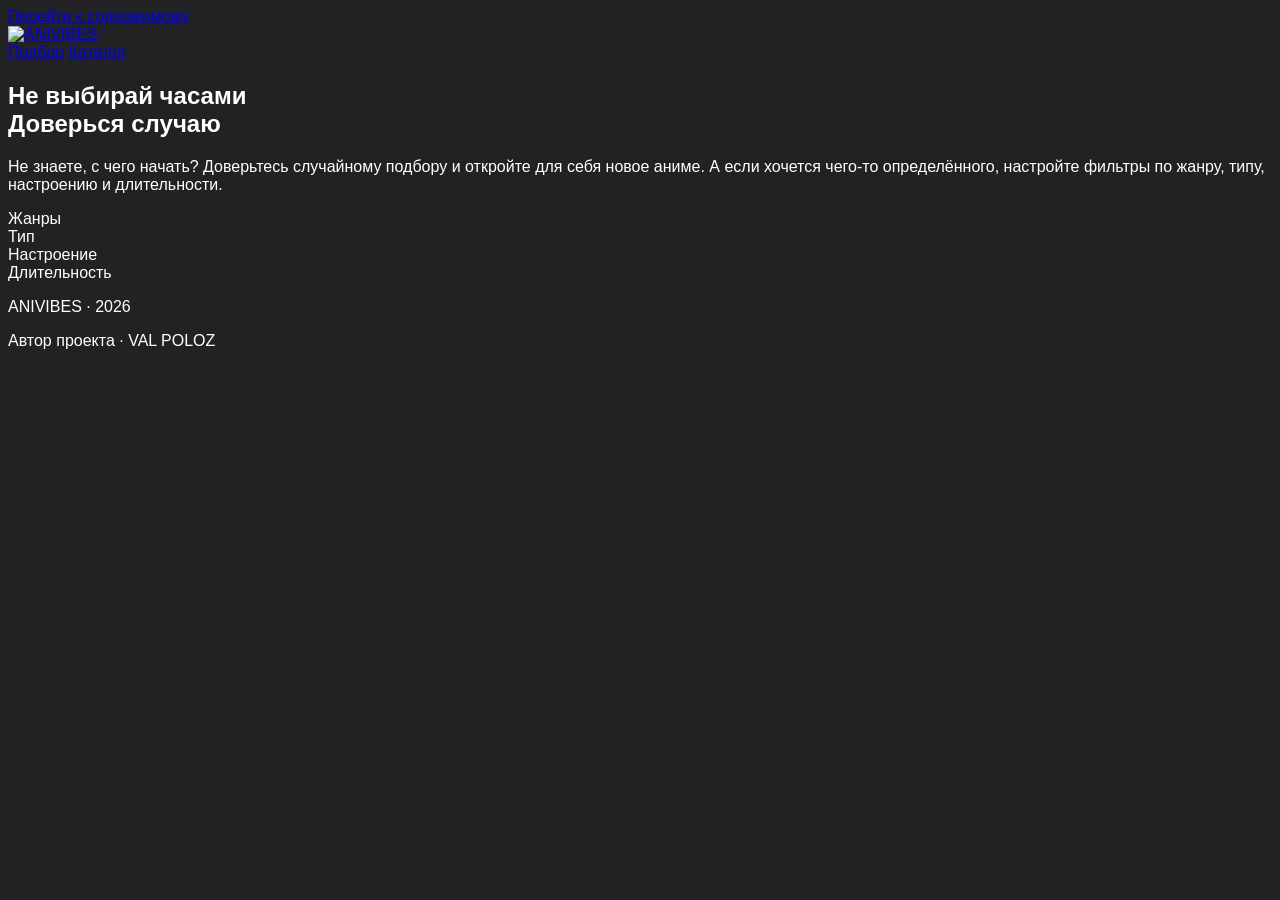
==== index.html @ 0f49166e "HTML каркас" ====
<!DOCTYPE html>
<html lang="ru">
<head>
  <meta charset="UTF-8">
  <meta name="viewport" content="width=device-width, initial-scale=1">
  <title>ANIVIBES — аниме на вечер</title>
  <meta name="description"
    content="Рандомайзер подбора аниме для тех, кому сложно определиться."/>
  <link rel="stylesheet" href="css/style.css" />
  <script src="js/script.js" defer></script>
</head>
</head>
<body>
  <a class="skip-link" href="#main-content">Перейти к содержимому</a>

  <header class="site-header container glass">
    <a class="brand" href="index.html" aria-label="ANIVIBES — главная">
      <img src="assets/images/logo.svg" alt="ANIVIBES" width="2012" height="475">
    </a>

    <!-- Форма поиска с подсказками -->
    <div class="header-search-placeholder" aria-hidden="true"></div>

    <nav class="site-nav" aria-label="Основная навигация">
      <a href="index.html" aria-current="page">Подбор</a>
      <a href="catalog.html">Каталог</a>
    </nav>
  </header>

  <main id="main-content" class="container">
    <div class="home-overview">
      <section class="home-hero" aria-labelledby="home-title">
        <h1 id="home-title">Не выбирай часами<br><span class="headline-accent">Доверься случаю</span></h1>
        <p>Не знаете, с чего начать? Доверьтесь случайному подбору и откройте для себя новое аниме. А если хочется чего-то определённого, настройте фильтры по жанру, типу, настроению и длительности.</p>
      </section>

      <!-- Заготовка карточки рекомендации -->
      <section class="recommendation glass" aria-label="Место для рекомендации аниме">
        <div class="poster-placeholder" aria-hidden="true"></div>
        <div class="placeholder-copy" aria-hidden="true">
          <div class="skeleton-line skeleton-line--title"></div>
          <div class="skeleton-line"></div>
          <div class="skeleton-line skeleton-line--short"></div>
          <div class="skeleton-line skeleton-line--tag"></div>
          <div class="placeholder-button"></div>
        </div>
      </section>
    </div>

    <!-- Сетки фильтров -->
    <section class="filter-panel glass" aria-label="Место для фильтров">
      <div class="filter-placeholder"><span>Жанры</span><div class="placeholder-control" aria-hidden="true"></div></div>
      <div class="filter-placeholder"><span>Тип</span><div class="placeholder-control" aria-hidden="true"></div></div>
      <div class="filter-placeholder"><span>Настроение</span><div class="placeholder-control" aria-hidden="true"></div></div>
      <div class="filter-placeholder"><span>Длительность</span><div class="placeholder-control" aria-hidden="true"></div></div>
    </section>
  </main>

  <footer class="site-footer container">
    <p>ANIVIBES · <span id="current-year">2026</span></p>
    <p>Автор проекта · <span id="current-name">VAL POLOZ</span></p>
  </footer>
</body>
</html>
---- css/style.css ----
body {
  background-color: #222224;
  color: #ffffff;
  font-family: Montserrat, sans-serif;
}
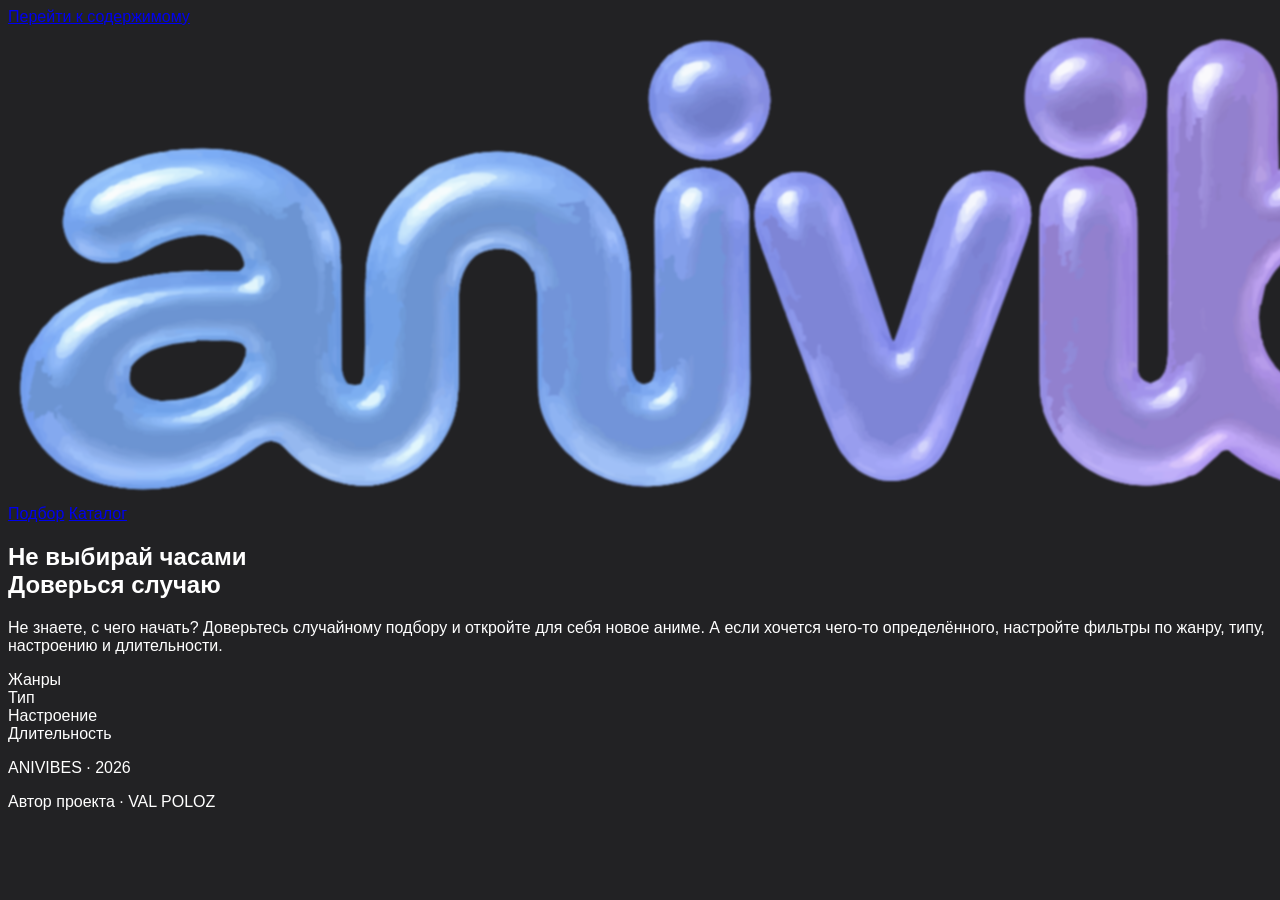
==== commit 3d893cac: "Правки" ====
--- a/index.html
+++ b/index.html
@@ -58,7 +58,7 @@
 
   <footer class="site-footer container">
     <p>ANIVIBES · <span id="current-year">2026</span></p>
-    <p>Автор проекта · <span id="current-name">VAL POLOZ</span></p>
+    <p>Автор проекта · VAL POLOZ</span></p>
   </footer>
 </body>
 </html>
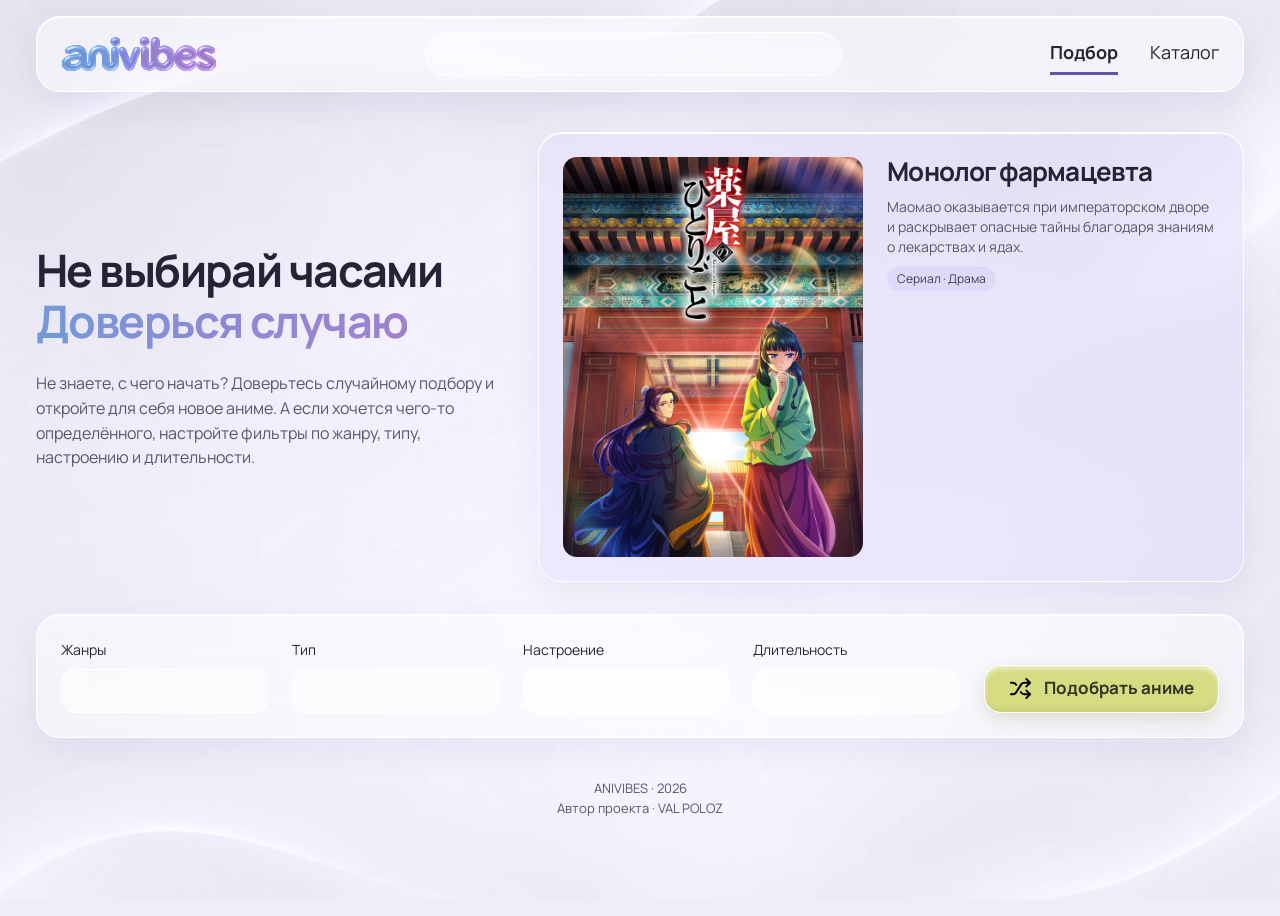
==== commit 8280bf96: "Обновления" ====
--- a/index.html
+++ b/index.html
@@ -9,10 +9,10 @@
   <link rel="stylesheet" href="css/style.css" />
   <script src="js/script.js" defer></script>
 </head>
-</head>
 <body>
   <a class="skip-link" href="#main-content">Перейти к содержимому</a>
 
+    <!-- Шапка -->
   <header class="site-header container glass">
     <a class="brand" href="index.html" aria-label="ANIVIBES — главная">
       <img src="assets/images/logo.svg" alt="ANIVIBES" width="2012" height="475">
@@ -20,45 +20,50 @@
 
     <!-- Форма поиска с подсказками -->
     <div class="header-search-placeholder" aria-hidden="true"></div>
-
     <nav class="site-nav" aria-label="Основная навигация">
       <a href="index.html" aria-current="page">Подбор</a>
       <a href="catalog.html">Каталог</a>
     </nav>
   </header>
 
-  <main id="main-content" class="container">
-    <div class="home-overview">
-      <section class="home-hero" aria-labelledby="home-title">
-        <h1 id="home-title">Не выбирай часами<br><span class="headline-accent">Доверься случаю</span></h1>
-        <p>Не знаете, с чего начать? Доверьтесь случайному подбору и откройте для себя новое аниме. А если хочется чего-то определённого, настройте фильтры по жанру, типу, настроению и длительности.</p>
-      </section>
+    <!-- Заголовок страницы -->
+    <main id="main-content" class="container">
+      <div class="home-overview">
+        <section class="home-hero" aria-labelledby="home-title">
+          <h1 id="home-title">Не выбирай часами<br><span class="headline-accent">Доверься случаю</span></h1>
+          <p>Не знаете, с чего начать? Доверьтесь случайному подбору и откройте для себя новое аниме. А если хочется чего-то определённого, настройте фильтры по жанру, типу, настроению и длительности.</p>
+        </section>
 
-      <!-- Заготовка карточки рекомендации -->
-      <section class="recommendation glass" aria-label="Место для рекомендации аниме">
-        <div class="poster-placeholder" aria-hidden="true"></div>
-        <div class="placeholder-copy" aria-hidden="true">
-          <div class="skeleton-line skeleton-line--title"></div>
-          <div class="skeleton-line"></div>
-          <div class="skeleton-line skeleton-line--short"></div>
-          <div class="skeleton-line skeleton-line--tag"></div>
-          <div class="placeholder-button"></div>
+      <!-- Карточка рекомендации -->
+      <article id="featured-anime" class="recommendation glass" aria-labelledby="featured-title">
+        <img id="featured-poster" class="recommendation-poster"
+          src="assets/images/posters/The-apothecary-diaries.jpeg"
+          alt="Обложка аниме «Монолог фармацевта»" width="300" height="400">
+        <div class="recommendation-copy">
+          <h2 id="featured-title">Монолог фармацевта</h2>
+          <p id="anime-description">Маомао оказывается при императорском дворе и раскрывает опасные тайны благодаря знаниям о лекарствах и ядах.</p>
+          <p id="featured-meta" class="recommendation-meta">Сериал · Драма</p>
         </div>
-      </section>
+      </article>
     </div>
 
-    <!-- Сетки фильтров -->
-    <section class="filter-panel glass" aria-label="Место для фильтров">
+    <!-- Фильтры и кнопка -->
+    <section class="filter-panel glass" aria-label="Подбор аниме">
       <div class="filter-placeholder"><span>Жанры</span><div class="placeholder-control" aria-hidden="true"></div></div>
       <div class="filter-placeholder"><span>Тип</span><div class="placeholder-control" aria-hidden="true"></div></div>
       <div class="filter-placeholder"><span>Настроение</span><div class="placeholder-control" aria-hidden="true"></div></div>
       <div class="filter-placeholder"><span>Длительность</span><div class="placeholder-control" aria-hidden="true"></div></div>
+      <button id="random-button" class="button button--primary" type="button">
+        <img src="assets/icons/shuffle.svg" alt="" width="23" height="23">
+        Подобрать аниме
+      </button>
     </section>
   </main>
 
+    <!-- Подвал -->
   <footer class="site-footer container">
     <p>ANIVIBES · <span id="current-year">2026</span></p>
-    <p>Автор проекта · VAL POLOZ</span></p>
+    <p>Автор проекта · VAL POLOZ</p>
   </footer>
 </body>
 </html>
--- a/css/style.css
+++ b/css/style.css
@@ -1,5 +1,490 @@
+@font-face {
+  font-family: "Manrope";
+  src: url("../assets/fonts/manrope-400.ttf") format("truetype");
+  font-weight: 400;
+  font-display: swap;
+}
+
+@font-face {
+  font-family: "Manrope";
+  src: url("../assets/fonts/manrope-700.ttf") format("truetype");
+  font-weight: 700;
+  font-display: swap;
+}
+
+:root {
+  --text: #252434;
+  --muted: #57566d;
+  --accent: #6252a8;
+  --lavender: #c6c2f2;
+  --lime: #d6dc82;
+  --surface: rgba(255, 255, 255, 0.48);
+  --radius: 24px;
+}
+
+* { box-sizing: border-box; }
 body {
-  background-color: #222224;
-  color: #ffffff;
-  font-family: Montserrat, sans-serif;
-}+  margin: 0;
+  min-height: 100vh;
+  font: 400 16px/1.55 "Manrope", sans-serif;
+  color: var(--text);
+  background: #efedf9 url("../assets/images/pearl-background.webp") center top / cover fixed;
+  background-blend-mode: luminosity;
+}
+
+h1, h2, p { 
+  margin: 0; 
+}
+
+h1, h2 { 
+  font-weight: 700; line-height: 1.15; letter-spacing: -0.035em;
+}
+
+h2 { 
+  font-size: 26px; 
+}
+
+a { 
+  color: inherit; text-decoration: none; 
+}
+
+img { 
+  display: block; max-width: 100%; height: auto; 
+}
+
+:focus-visible { 
+  outline: 3px solid var(--accent); outline-offset: 5px; 
+}
+
+.container {
+  width: calc(100% - 72px);
+  max-width: 1280px;
+  margin-inline: auto;
+}
+
+.glass {
+  background: var(--surface);
+  border: 1px solid rgba(255, 255, 255, 0.92);
+  border-radius: var(--radius);
+  box-shadow: inset 0 1px 1px white, 0 12px 32px rgba(74, 62, 123, 0.075);
+  backdrop-filter: blur(22px);
+}
+
+.visually-hidden {
+  position: absolute;
+  width: 1px;
+  height: 1px;
+  overflow: hidden;
+  clip-path: inset(50%);
+  white-space: nowrap;
+}
+
+.skip-link { 
+  position: absolute; 
+  top: -100px; 
+  left: 16px; 
+}
+.skip-link:focus { 
+  top: 16px; 
+  z-index: 10; 
+  padding: 12px; 
+  background: white; 
+}
+
+.site-header {
+  display: flex;
+  align-items: center;
+  justify-content: space-between;
+  gap: 24px;
+  min-height: 76px;
+  margin-top: 16px;
+  padding: 12px 24px;
+}
+
+.brand { 
+  flex-shrink: 0; 
+  width: 156px; 
+}
+
+/* Навигация */
+.site-nav { 
+  display: flex; 
+  flex-shrink: 0; 
+  gap: 32px; 
+  font-size: 18px; 
+
+}
+.site-nav a { 
+  padding: 6px 0; 
+  border-bottom: 3px solid transparent; 
+}
+
+.site-nav a:hover { 
+  color: var(--accent); 
+}
+
+.site-nav a[aria-current="page"] { 
+  border-color: var(--accent); 
+  font-weight: 700; 
+}
+
+.header-search-placeholder {
+  width: 36%;
+  height: 44px;
+  border: 1px solid white;
+  border-radius: 24px;
+  background: rgba(255, 255, 255, 0.4);
+}
+
+/* Главная */
+.home-overview {
+  display: grid;
+  grid-template-columns: minmax(0, 0.8fr) minmax(0, 1.2fr);
+  align-items: center;
+  gap: 32px;
+  margin-block: 40px 32px;
+}
+
+.home-hero h1 { 
+  font-size: clamp(36px, 3.5vw, 50px); 
+}
+
+.home-hero p { 
+  margin-top: 24px; color: var(--muted); 
+}
+
+.headline-accent { 
+  color: #729ad7; 
+}
+
+@supports (background-clip: text) {
+  .headline-accent {
+    background: linear-gradient(100deg, #729ad7, #8d8ad5 48%, #a081ce);
+    background-clip: text;
+    color: transparent;
+  }
+}
+
+.recommendation {
+  display: grid;
+  grid-template-columns: minmax(0, 300px) minmax(0, 1fr);
+  align-items: stretch;
+  gap: 24px;
+  padding: 24px;
+}
+
+.filter-panel {
+  display: grid;
+  grid-template-columns: repeat(4, minmax(0, 1fr)) auto;
+  align-items: end;
+  gap: 24px;
+  padding: 24px;
+}
+
+.filter-placeholder span { 
+  display: block; 
+  margin-bottom: 8px; 
+  font-size: 14px; 
+}
+
+.placeholder-control { 
+  height: 44px; 
+  border: 1px solid white; 
+  border-radius: 14px; 
+  background: rgba(255, 255, 255, 0.5); 
+}
+
+/* Карточка: размеры и цвета */
+.recommendation { background: rgba(217, 210, 248, 0.33); 
+}
+
+.recommendation[hidden] { 
+  display: none; 
+}
+
+.recommendation-poster { 
+  width: 100%; aspect-ratio: 3 / 4; 
+  object-fit: cover; 
+  border-radius: 14px; 
+}
+
+.recommendation-copy { 
+  display: flex; 
+  flex-direction: column; 
+  gap: 10px; 
+  min-width: 0; 
+  min-height: 400px; 
+}
+
+.recommendation-copy > p { 
+  color: var(--muted); 
+  font-size: 14px; 
+  line-height: 20px; 
+}
+
+.recommendation-copy .recommendation-meta { 
+  align-self: flex-start; 
+  padding: 2px 10px; 
+  border-radius: 24px; 
+  background: rgba(198, 194, 242, 0.32); 
+  color: #433c63; 
+  font-size: 12px; 
+}
+
+.selection-panel { 
+  display: flex; 
+  justify-content: flex-end; 
+  padding: 24px; 
+}
+
+.button { 
+  display: inline-flex; 
+  align-items: center; 
+  justify-content: center; 
+  gap: 12px; 
+  min-height: 48px; 
+  padding: 10px 24px; 
+  border-radius: 17px; 
+  font: 700 17px/1.35 "Manrope", sans-serif; 
+  cursor: pointer; 
+}
+
+.button--primary { 
+  color: #30351f; 
+  background: var(--lime); 
+  border: 1px solid rgba(255,255,255,.95); 
+  box-shadow: inset 0 3px 5px rgba(255,255,255,.65),inset 0 -3px 5px rgba(123,136,52,.16),0 7px 18px rgba(120,132,51,.2); 
+}
+
+.button--primary:hover { 
+  background: #e1e69a; 
+}
+
+.button:disabled { 
+  opacity: 0.6;
+  cursor: default; 
+}
+
+.selection-status { 
+  min-height: 24px; 
+  margin-top: 12px; 
+  color: var(--muted); 
+  font-size: 14px; 
+}
+
+
+/* Контент */
+.poster-placeholder {
+  width: 100%;
+  aspect-ratio: 3 / 4;
+  border-radius: 16px;
+  background: linear-gradient(145deg, rgba(198, 194, 242, 0.55), rgba(255, 255, 255, 0.55));
+}
+
+.placeholder-copy { 
+  display: flex; 
+  flex-direction: column; 
+  gap: 16px; 
+  min-width: 0; 
+  padding-block: 8px; 
+}
+
+.skeleton-line { 
+  height: 14px; 
+  border-radius: 8px; 
+  background: rgba(198, 194, 242, 0.4); 
+}
+
+.skeleton-line--title { 
+  height: 28px; width: 85%; 
+}
+
+.skeleton-line--short { 
+  width: 70%; 
+}
+
+.skeleton-line--tag { 
+  width: 50%; 
+  height: 24px; 
+}
+
+.placeholder-button { 
+  height: 44px; 
+  margin-top: auto; 
+  border-radius: 14px; 
+  background: rgba(214, 220, 130, 0.55); 
+}
+
+/* Каталог и страница аниме */
+.inner-page { 
+  margin-top: 40px; 
+}
+
+.page-title { 
+  margin-bottom: 24px; 
+  font-size: 40px; 
+}
+
+.catalog-grid { 
+  display: grid; 
+  grid-template-columns: repeat(2, minmax(0, 1fr)); 
+  gap: 24px; 
+  margin-top: 24px; 
+}
+
+.catalog-placeholder { 
+  display: grid; 
+  grid-template-columns: minmax(0, 200px) minmax(0, 1fr); 
+  gap: 24px; 
+  padding: 16px; 
+}
+
+.back-link { 
+  display: inline-block; 
+  margin-bottom: 24px; 
+  color: var(--accent); 
+}
+
+.anime-details { 
+  display: grid; 
+  grid-template-columns: 300px minmax(0, 1fr); 
+  gap: 32px; 
+  padding: 32px; 
+}
+
+.anime-details .placeholder-copy { 
+  max-width: 640px; 
+}
+
+.parts-section { 
+  margin-top: 24px; 
+  padding: 24px; 
+}
+
+.parts-section h2 { 
+  margin-bottom: 20px; 
+}
+
+.part-placeholder { 
+  margin-top: 12px; 
+  padding: 16px; 
+  border: 1px solid white; 
+  border-radius: 16px; 
+  background: rgba(198, 194, 242, 0.14); 
+}
+
+.related-section { 
+  margin-top: 40px; 
+}
+
+.related-grid { 
+  display: grid; 
+  grid-template-columns: repeat(4, minmax(0, 1fr)); 
+  gap: 24px; 
+  margin-top: 24px; 
+}
+
+.related-placeholder { 
+  padding: 16px; 
+}
+
+.related-placeholder .skeleton-line { 
+  margin-top: 16px; 
+}
+
+.site-footer { 
+  margin-top: 40px; 
+  padding-bottom: 24px; 
+  text-align: center; 
+  color: var(--muted); 
+  font-size: 13px; 
+}
+
+/* Адаптация */
+@media (max-width: 1100px) {
+  .home-overview { 
+    grid-template-columns: 1fr; 
+  }
+
+  .recommendation { 
+    width: 100%; 
+    max-width: 800px; 
+    justify-self: center; 
+  }
+
+  .catalog-grid { 
+    grid-template-columns: 1fr; 
+  }
+}
+
+@media (max-width: 700px) {
+  .container { 
+    width: calc(100% - 32px); 
+  }
+
+  .site-header { 
+    flex-wrap: wrap; 
+    gap: 16px; 
+    padding: 16px; 
+  }
+
+  .brand { 
+    width: 108px; 
+  }
+
+  .site-nav { 
+    gap: 16px; 
+    font-size: 14px; 
+  }
+
+  .header-search-placeholder { 
+    order: 1; 
+    width: 100%; 
+  }
+
+  .home-overview { 
+    margin-block: 24px; 
+    gap: 24px;
+  }
+
+  .home-hero h1 { 
+    font-size: clamp(28px, 8vw, 38px); 
+  }
+
+  .recommendation, .catalog-placeholder, .anime-details { 
+    grid-template-columns: 1fr; 
+    padding: 16px; 
+    gap: 20px; 
+  }
+
+  .poster-placeholder { 
+    max-width: 240px; 
+    justify-self: center; 
+  }
+
+  .placeholder-copy { 
+    min-height: 160px; 
+  }
+
+  .filter-panel { grid-template-columns: repeat(2, minmax(0, 1fr)); 
+    gap: 16px; 
+    padding: 16px; 
+  }
+
+  .inner-page { 
+    margin-top: 24px; 
+  }
+
+  .page-title { 
+    font-size: 32px;
+   }
+
+  .parts-section { 
+    padding: 16px; 
+  }
+
+  .related-grid { 
+    grid-template-columns: repeat(2, minmax(0, 1fr)); 
+    gap: 16px; 
+  }
+}
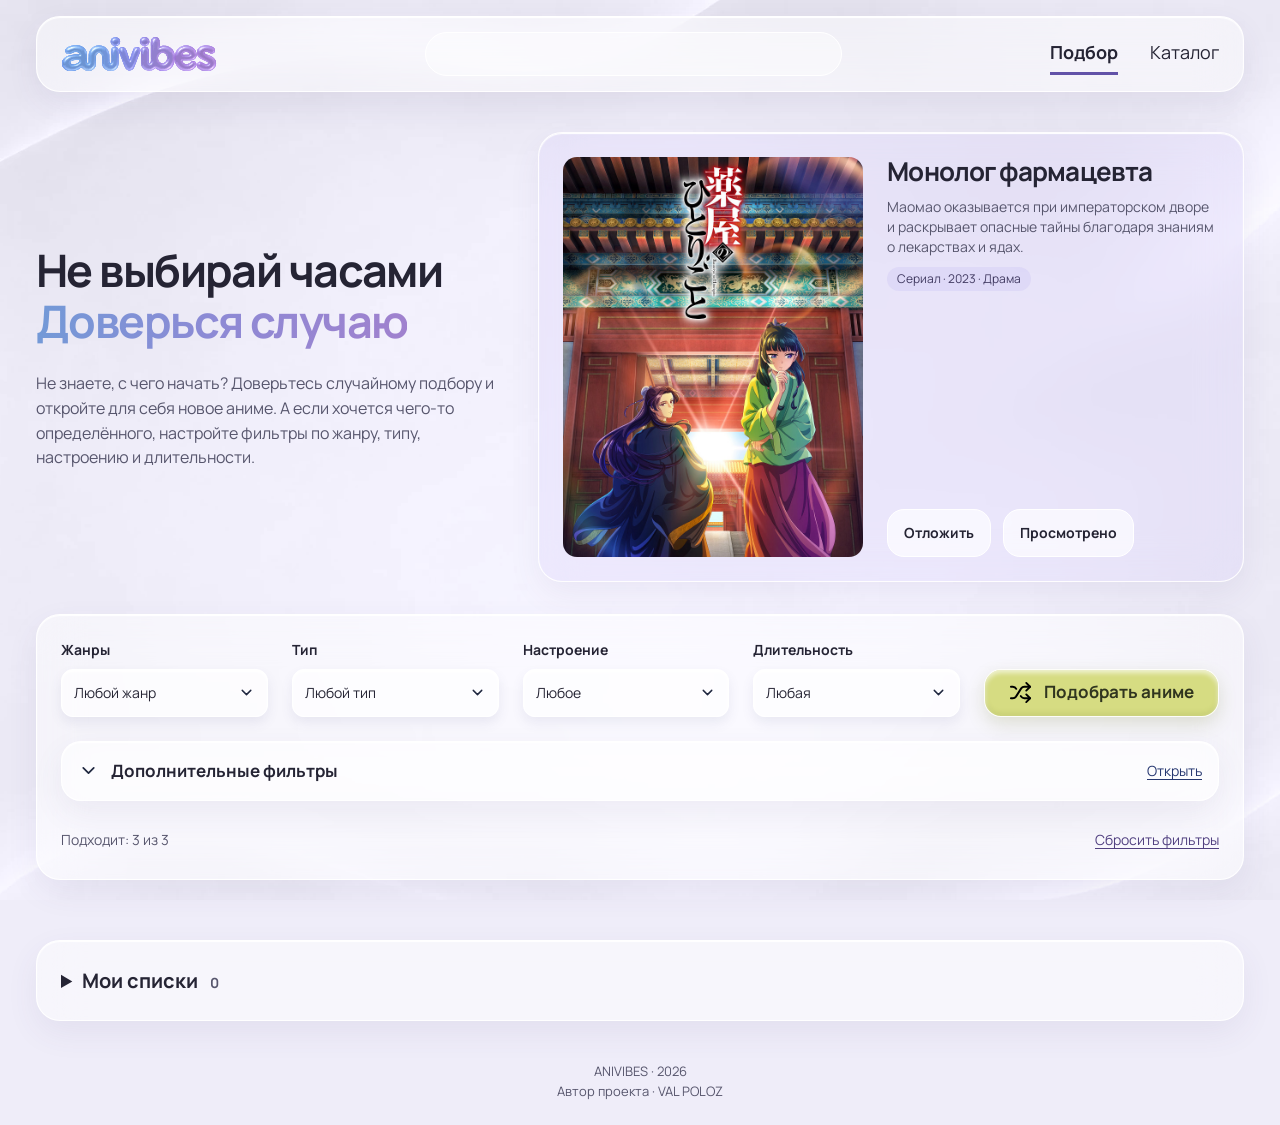
==== commit 32204a80: "Обновления" ====
--- a/index.html
+++ b/index.html
@@ -7,6 +7,8 @@
   <meta name="description"
     content="Рандомайзер подбора аниме для тех, кому сложно определиться."/>
   <link rel="stylesheet" href="css/style.css" />
+  <script src="js/anime-data.js" defer></script>
+  <script src="js/storage.js" defer></script>
   <script src="js/script.js" defer></script>
 </head>
 <body>
@@ -43,21 +45,67 @@
           <h2 id="featured-title">Монолог фармацевта</h2>
           <p id="anime-description">Маомао оказывается при императорском дворе и раскрывает опасные тайны благодаря знаниям о лекарствах и ядах.</p>
           <p id="featured-meta" class="recommendation-meta">Сериал · Драма</p>
+          <div class="recommendation-actions">
+            <button id="save-anime" class="button button--outline" type="button" aria-pressed="false">Отложить</button>
+            <button id="watch-anime" class="button button--outline" type="button" aria-pressed="false">Просмотрено</button>
+          </div>
         </div>
       </article>
+      <section id="selection-empty" class="selection-empty glass" hidden aria-labelledby="empty-title">
+        <h2 id="empty-title">Ничего не нашлось</h2>
+        <p>Попробуйте убрать один из фильтров или сбросить условия.</p>
+        <p>Просмотренные аниме не участвуют в подборе. Вернуть их можно в списке ниже.</p>
+        <button class="button button--outline" type="button" id="reset-empty">Сбросить условия</button>
+      </section>
     </div>
 
     <!-- Фильтры и кнопка -->
-    <section class="filter-panel glass" aria-label="Подбор аниме">
-      <div class="filter-placeholder"><span>Жанры</span><div class="placeholder-control" aria-hidden="true"></div></div>
-      <div class="filter-placeholder"><span>Тип</span><div class="placeholder-control" aria-hidden="true"></div></div>
-      <div class="filter-placeholder"><span>Настроение</span><div class="placeholder-control" aria-hidden="true"></div></div>
-      <div class="filter-placeholder"><span>Длительность</span><div class="placeholder-control" aria-hidden="true"></div></div>
+    <section id="selection-form" class="selection-panel filter-panel glass" aria-label="Подбор аниме">
+      <label class="filter"><span>Жанры</span><select name="genre"><option value="">Любой жанр</option></select></label>
+      <label class="filter"><span>Тип</span><select name="type"><option value="">Любой тип</option></select></label>
+      <label class="filter"><span>Настроение</span><select name="mood"><option value="">Любое</option></select></label>
+      <label class="filter"><span>Длительность</span><select name="duration"><option value="">Любая</option></select></label>
       <button id="random-button" class="button button--primary" type="button">
         <img src="assets/icons/shuffle.svg" alt="" width="23" height="23">
         Подобрать аниме
       </button>
+      <details class="advanced-filters glass">
+        <summary>
+          <img class="disclosure-chevron" src="assets/icons/chevron-down.svg" alt="" width="21" height="21">
+          <span>Дополнительные фильтры</span>
+          <span class="disclosure-action"><span class="when-closed">Открыть</span><span class="when-open">Свернуть</span></span>
+        </summary>
+        <div class="advanced-filters__grid">
+          <label class="filter"><span>Тематика</span><select name="theme"><option value="">Любая тематика</option></select></label>
+          <label class="filter"><span>Производство</span><select name="production"><option value="">Любое производство</option></select></label>
+          <label class="filter"><span>Год выхода</span><select name="era"><option value="">Любой период</option></select></label>
+          <label class="filter"><span>Форматы в истории</span><select name="composition"><option value="">Все форматы</option></select></label>
+          <label class="filter"><span>Статус</span><select name="partState"><option value="">Любой статус</option></select></label>
+        </div>
+      </details>
+      <div class="selection-tools">
+        <p id="match-count" role="status" aria-live="polite"></p>
+        <button class="text-button" type="button">Сбросить фильтры</button>
+      </div>
     </section>
+    <p id="selection-status" class="selection-status" role="status" aria-live="polite" aria-atomic="true"></p>
+    
+    <details class="saved-lists glass">
+      <summary>Мои списки <span id="library-count">0</span></summary>
+      <p id="storage-status" class="selection-status" role="status"></p>
+      <div class="saved-lists__grid">
+        <section aria-labelledby="saved-title">
+          <h2 id="saved-title">Отложенное</h2>
+          <p id="saved-empty">Здесь пока пусто.</p>
+          <ul id="saved-list"></ul>
+        </section>
+        <section aria-labelledby="watched-title">
+          <h2 id="watched-title">Просмотрено</h2>
+          <p id="watched-empty">Здесь пока пусто.</p>
+          <ul id="watched-list"></ul>
+        </section>
+      </div>
+    </details>
   </main>
 
     <!-- Подвал -->
--- a/css/style.css
+++ b/css/style.css
@@ -232,9 +232,161 @@
 }
 
 .selection-panel { 
+  grid-template-columns: repeat(4, minmax(0, 1fr)) auto; 
+  align-items: end; 
+}
+
+.filter { 
   display: flex; 
-  justify-content: flex-end; 
-  padding: 24px; 
+  flex-direction: column; 
+  gap: 8px; 
+  min-width: 0; 
+}
+
+.filter > span { 
+  font-size: 14px; 
+  font-weight: 700; 
+}
+
+.filter select { 
+  appearance: none; 
+  width: 100%; 
+  min-width: 0; 
+  height: 48px; 
+  padding: 0 34px 0 12px; 
+  border: 1px solid white; 
+  border-radius: 12px; 
+  background: rgba(255,255,255,.65) url('../assets/icons/chevron-down.svg') no-repeat right 12px center / 17px; 
+  box-shadow: inset 0 2px 2px white, 0 6px 12px rgba(87,84,142,.1); 
+  font: inherit; 
+  font-size: 14px; 
+  color: var(--text); 
+  text-overflow: ellipsis; 
+}
+
+.filter select:hover { 
+  background-color: rgba(255,255,255,.85); 
+}
+
+.filter select option { 
+  background: #faf9fd; 
+  color: #252333; 
+}
+
+.filter select:focus-visible, 
+.advanced-filters summary:focus-visible, 
+.button:focus-visible, 
+.text-button:focus-visible { 
+  outline: 3px solid #7661b3; 
+  outline-offset: 4px; 
+}
+
+.advanced-filters { 
+  grid-column: 1 / -1; 
+  border-radius: 20px; 
+}
+
+.advanced-filters summary { 
+  display: flex; 
+  align-items: center; 
+  gap: 12px; 
+  min-height: 56px; 
+  padding: 16px; 
+  list-style: none; 
+  font-size: 17px; 
+  font-weight: 700; 
+  cursor: pointer; 
+  border-radius: 20px; 
+}
+
+.advanced-filters summary::-webkit-details-marker { 
+  display: none; 
+}
+
+.disclosure-chevron { 
+  flex-shrink: 0; 
+  transition: transform .2s; }
+
+.advanced-filters[open] .disclosure-chevron { 
+  transform: rotate(180deg); 
+}
+
+.disclosure-action { 
+  margin-left: auto; 
+  font-size: 14px; 
+  font-weight: 400; 
+  color: #263770; 
+  text-decoration: underline; 
+  text-underline-offset: 3px; 
+}
+
+.when-open { 
+  display: none; 
+}
+
+.advanced-filters[open] .when-open { 
+  display: inline; 
+}
+
+.advanced-filters[open] .when-closed { 
+  display: none; 
+}
+
+.advanced-filters[open] > summary { 
+  border-bottom: 1px solid white; 
+  border-radius: 20px 20px 0 0; 
+}
+
+.advanced-filters__grid { 
+  display: grid; 
+  grid-template-columns: repeat(5, minmax(0, 1fr)); 
+  gap: 16px; 
+  padding: 16px; 
+}
+
+.selection-tools { 
+  grid-column: 1 / -1; 
+  display: flex; 
+  flex-wrap: wrap; 
+  justify-content: space-between; 
+  align-items: center; 
+  gap: 12px; 
+  font-size: 14px; 
+  color: var(--muted); 
+}
+
+.text-button { 
+  border: 0; 
+  padding: 4px 0; 
+  background: none; 
+  font: inherit; 
+  color: #514080; 
+  text-decoration: underline; 
+  text-underline-offset: 3px; 
+  cursor: pointer; 
+}
+
+.selection-empty { 
+  padding: 32px; 
+}
+
+.selection-empty[hidden] { 
+  display: none; 
+}
+
+.selection-empty h2 { 
+  font-size: 28px; 
+}
+
+.selection-empty p { 
+  margin: 16px 0 24px; 
+  color: var(--muted); 
+} 
+
+.button--outline { 
+  border: 1px solid white; 
+  background: rgba(255,255,255,.65); 
+  color: var(--text); 
 }
 
 .button { 
@@ -272,6 +424,141 @@
   font-size: 14px; 
 }
 
+.recommendation-actions { 
+  display: flex; 
+  flex-wrap: wrap; 
+  gap: 12px; 
+  margin-top: auto; 
+  padding-top: 16px; 
+}
+
+.recommendation-actions .button { 
+  font-size: 14px; 
+  padding-inline: 16px; 
+}
+
+.recommendation-actions [aria-pressed="true"] { 
+  background: rgba(198,194,242,.65); 
+  border-color: #9b8bc5; 
+}
+
+.saved-lists { 
+  margin-top: 24px; 
+  padding: 24px; 
+}
+
+.saved-lists > summary { 
+  cursor: pointer; 
+  font-size: 20px; 
+  font-weight: 700; 
+}
+
+#library-count { 
+  margin-left: 8px; 
+  font-size: 14px; 
+  color: var(--muted); 
+}
+
+.saved-lists__grid { 
+  display: grid; 
+  grid-template-columns: repeat(2, minmax(0, 1fr)); 
+  gap: 24px; 
+  margin-top: 24px; 
+}
+
+.saved-lists h2 { 
+  font-size: 20px; 
+  margin-bottom: 16px; 
+}
+
+.saved-lists p { 
+  font-size: 14px; 
+  color: var(--muted); 
+}
+
+.saved-lists ul { 
+  list-style: none; 
+  padding: 0; 
+  margin: 0; 
+}
+
+.saved-lists li { 
+  display: flex; 
+  flex-wrap: wrap; 
+  align-items: center; 
+  justify-content: space-between; 
+  gap: 8px; 
+  padding-block: 12px; 
+  border-bottom: 1px solid white; 
+}
+
+.saved-lists li span { 
+  min-width: 0; 
+  overflow-wrap: anywhere; 
+}
+
+.saved-lists li button { 
+  flex-shrink: 0; 
+}
+
+@media (max-width: 700px) {
+  .saved-lists {
+     padding: 16px; 
+    }
+
+  .saved-lists__grid { 
+    grid-template-columns: 1fr; 
+  }
+}
+
+@media (min-width: 701px) and (max-width: 1100px) {
+  .selection-panel { 
+    grid-template-columns: repeat(4, minmax(0, 1fr)); 
+  }
+
+  .selection-panel > .button { 
+    grid-column: 1 / -1; 
+    justify-self: end; 
+  }
+
+  .advanced-filters__grid { 
+    grid-template-columns: repeat(3, minmax(0, 1fr)); 
+  }
+}
+
+@media (max-width: 700px) {
+  .selection-panel > .button { 
+    grid-column: 1 / -1; width: 100%; 
+  }
+
+  .advanced-filters__grid { 
+    grid-template-columns: repeat(2, minmax(0, 1fr)); 
+  }
+
+  .advanced-filters summary { 
+    gap: 8px; 
+    font-size: 14px; 
+  }
+
+  .disclosure-action { 
+    font-size: 12px; 
+  }
+
+  .selection-empty { 
+    padding: 24px; 
+  }
+}
+
+@media (max-width: 380px) {
+  .advanced-filters__grid { 
+    grid-template-columns: 1fr; 
+  }
+}
+@media (prefers-reduced-motion: reduce) {
+  .disclosure-chevron { 
+    transition: none; 
+  }
+}
 
 /* Контент */
 .poster-placeholder {
@@ -466,7 +753,8 @@
     min-height: 160px; 
   }
 
-  .filter-panel { grid-template-columns: repeat(2, minmax(0, 1fr)); 
+  .filter-panel { 
+    grid-template-columns: repeat(2, minmax(0, 1fr)); 
     gap: 16px; 
     padding: 16px; 
   }
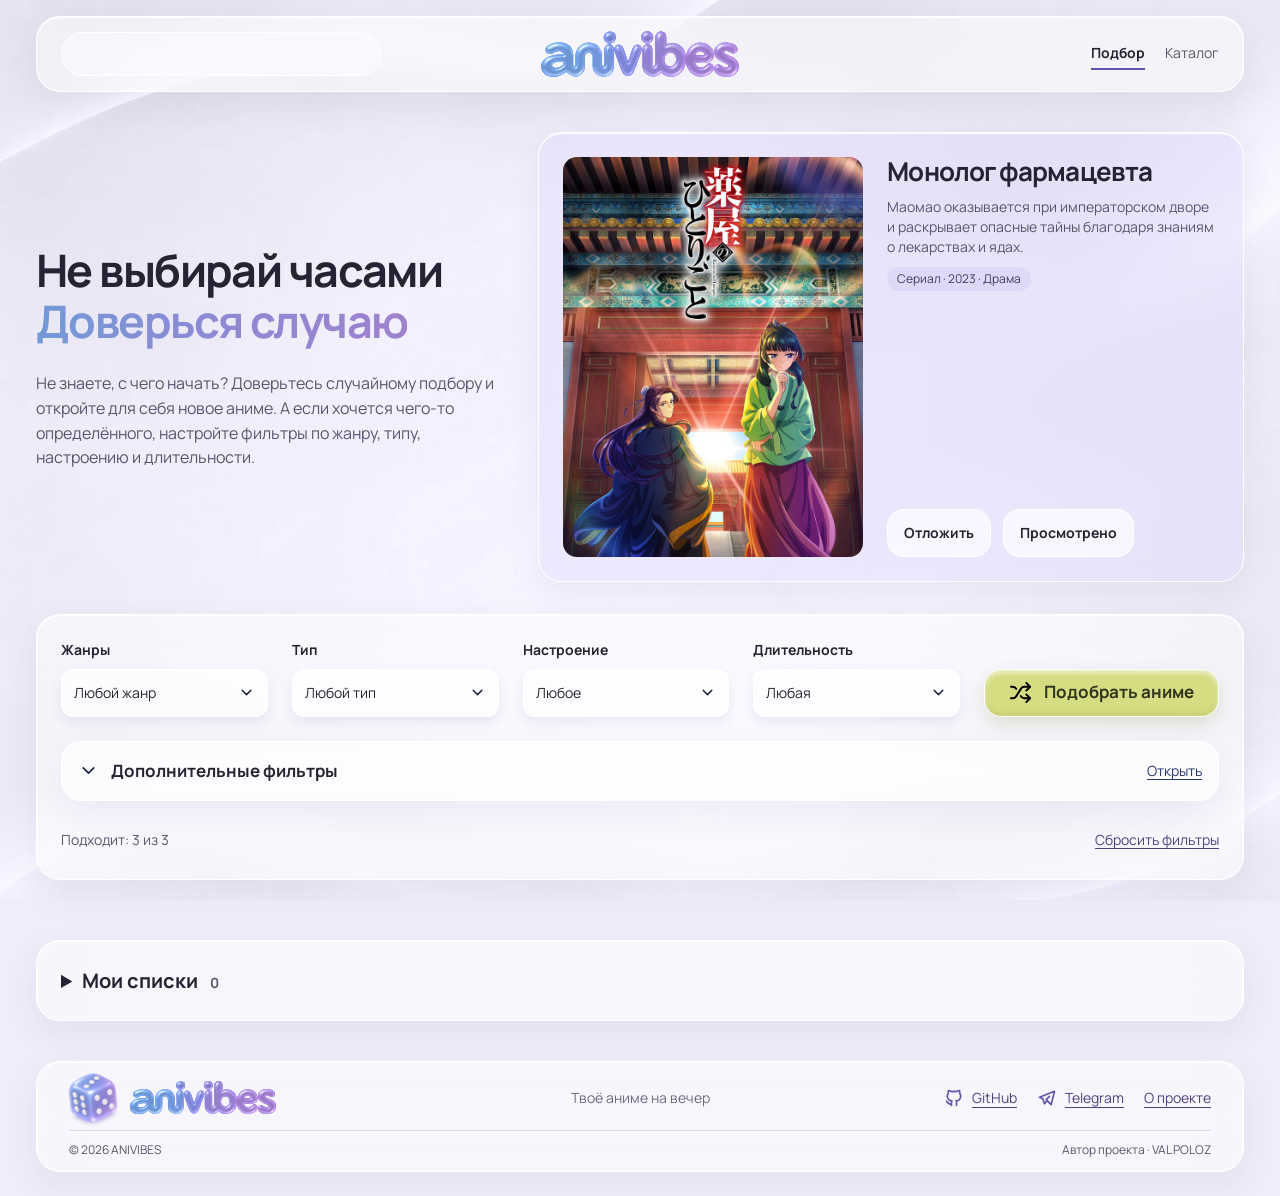
==== commit 63488fc9: "Обновление шапки и футера, разделение CSS по страницам" ====
--- a/index.html
+++ b/index.html
@@ -7,21 +7,24 @@
   <meta name="description"
     content="Рандомайзер подбора аниме для тех, кому сложно определиться."/>
   <link rel="stylesheet" href="css/style.css" />
+  <link rel="stylesheet" href="css/header.css">
+  <link rel="stylesheet" href="css/home.css">
+  <link rel="stylesheet" href="css/footer.css">
   <script src="js/anime-data.js" defer></script>
+  <script src="js/filters.js" defer></script>
   <script src="js/storage.js" defer></script>
   <script src="js/script.js" defer></script>
 </head>
-<body>
+<body id="top">
   <a class="skip-link" href="#main-content">Перейти к содержимому</a>
 
-    <!-- Шапка -->
   <header class="site-header container glass">
+    <div class="header-search-placeholder" aria-hidden="true"></div>
+
     <a class="brand" href="index.html" aria-label="ANIVIBES — главная">
       <img src="assets/images/logo.svg" alt="ANIVIBES" width="2012" height="475">
     </a>
 
-    <!-- Форма поиска с подсказками -->
-    <div class="header-search-placeholder" aria-hidden="true"></div>
     <nav class="site-nav" aria-label="Основная навигация">
       <a href="index.html" aria-current="page">Подбор</a>
       <a href="catalog.html">Каталог</a>
@@ -61,28 +64,10 @@
 
     <!-- Фильтры и кнопка -->
     <section id="selection-form" class="selection-panel filter-panel glass" aria-label="Подбор аниме">
-      <label class="filter"><span>Жанры</span><select name="genre"><option value="">Любой жанр</option></select></label>
-      <label class="filter"><span>Тип</span><select name="type"><option value="">Любой тип</option></select></label>
-      <label class="filter"><span>Настроение</span><select name="mood"><option value="">Любое</option></select></label>
-      <label class="filter"><span>Длительность</span><select name="duration"><option value="">Любая</option></select></label>
       <button id="random-button" class="button button--primary" type="button">
         <img src="assets/icons/shuffle.svg" alt="" width="23" height="23">
         Подобрать аниме
       </button>
-      <details class="advanced-filters glass">
-        <summary>
-          <img class="disclosure-chevron" src="assets/icons/chevron-down.svg" alt="" width="21" height="21">
-          <span>Дополнительные фильтры</span>
-          <span class="disclosure-action"><span class="when-closed">Открыть</span><span class="when-open">Свернуть</span></span>
-        </summary>
-        <div class="advanced-filters__grid">
-          <label class="filter"><span>Тематика</span><select name="theme"><option value="">Любая тематика</option></select></label>
-          <label class="filter"><span>Производство</span><select name="production"><option value="">Любое производство</option></select></label>
-          <label class="filter"><span>Год выхода</span><select name="era"><option value="">Любой период</option></select></label>
-          <label class="filter"><span>Форматы в истории</span><select name="composition"><option value="">Все форматы</option></select></label>
-          <label class="filter"><span>Статус</span><select name="partState"><option value="">Любой статус</option></select></label>
-        </div>
-      </details>
       <div class="selection-tools">
         <p id="match-count" role="status" aria-live="polite"></p>
         <button class="text-button" type="button">Сбросить фильтры</button>
@@ -109,9 +94,37 @@
   </main>
 
     <!-- Подвал -->
-  <footer class="site-footer container">
-    <p>ANIVIBES · <span id="current-year">2026</span></p>
-    <p>Автор проекта · VAL POLOZ</p>
+  <footer class="site-footer container glass">
+    <div class="footer-grid">
+      <div class="footer-brand">
+        <div class="footer-dice" aria-hidden="true">
+          <img class="footer-die-front" src="assets/images/footer-die-front.png" alt="" width="1254" height="1254">
+        </div>
+        <a class="footer-logo" href="index.html" aria-label="ANIVIBES — на главную">
+          <img src="assets/images/logo.svg" alt="ANIVIBES" width="2012" height="475">
+        </a>
+      </div>
+
+      <p class="footer-tagline">Твоё аниме на вечер</p>
+
+      <nav class="footer-links" aria-label="Ссылки в подвале">
+        <a href="https://github.com/valsnake/anivibes" target="_blank" rel="noopener noreferrer">
+          <img src="assets/icons/github.svg" alt="" width="20" height="20">GitHub
+        </a>
+        <a href="https://t.me/valsnakee" target="_blank" rel="noopener noreferrer">
+          <img src="assets/icons/telegram.svg" alt="" width="20" height="20">Telegram
+        </a>
+        <details class="footer-about">
+          <summary>О проекте</summary>
+          <p>ANIVIBES помогает выбрать аниме на вечер: настройте фильтры или доверьтесь случайному подбору.</p>
+        </details>
+      </nav>
+    </div>
+
+    <div class="footer-bottom">
+      <p>© <span id="current-year">2026</span> ANIVIBES</p>
+      <p>Автор проекта · VAL POLOZ</p>
+    </div>
   </footer>
 </body>
 </html>
--- a/css/style.css
+++ b/css/style.css
@@ -23,6 +23,7 @@
 }
 
 * { box-sizing: border-box; }
+
 body {
   margin: 0;
   min-height: 100vh;
@@ -84,6 +85,7 @@
   top: -100px; 
   left: 16px; 
 }
+
 .skip-link:focus { 
   top: 16px; 
   z-index: 10; 
@@ -91,144 +93,12 @@
   background: white; 
 }
 
-.site-header {
-  display: flex;
-  align-items: center;
-  justify-content: space-between;
-  gap: 24px;
-  min-height: 76px;
-  margin-top: 16px;
-  padding: 12px 24px;
-}
-
-.brand { 
-  flex-shrink: 0; 
-  width: 156px; 
-}
-
-/* Навигация */
-.site-nav { 
-  display: flex; 
-  flex-shrink: 0; 
-  gap: 32px; 
-  font-size: 18px; 
-
-}
-.site-nav a { 
-  padding: 6px 0; 
-  border-bottom: 3px solid transparent; 
-}
-
-.site-nav a:hover { 
-  color: var(--accent); 
-}
-
-.site-nav a[aria-current="page"] { 
-  border-color: var(--accent); 
-  font-weight: 700; 
-}
-
-.header-search-placeholder {
-  width: 36%;
-  height: 44px;
-  border: 1px solid white;
-  border-radius: 24px;
-  background: rgba(255, 255, 255, 0.4);
-}
-
-/* Главная */
-.home-overview {
-  display: grid;
-  grid-template-columns: minmax(0, 0.8fr) minmax(0, 1.2fr);
-  align-items: center;
-  gap: 32px;
-  margin-block: 40px 32px;
-}
-
-.home-hero h1 { 
-  font-size: clamp(36px, 3.5vw, 50px); 
-}
-
-.home-hero p { 
-  margin-top: 24px; color: var(--muted); 
-}
-
-.headline-accent { 
-  color: #729ad7; 
-}
-
-@supports (background-clip: text) {
-  .headline-accent {
-    background: linear-gradient(100deg, #729ad7, #8d8ad5 48%, #a081ce);
-    background-clip: text;
-    color: transparent;
-  }
-}
-
-.recommendation {
-  display: grid;
-  grid-template-columns: minmax(0, 300px) minmax(0, 1fr);
-  align-items: stretch;
-  gap: 24px;
-  padding: 24px;
-}
-
 .filter-panel {
   display: grid;
-  grid-template-columns: repeat(4, minmax(0, 1fr)) auto;
+  grid-template-columns: repeat(4, minmax(0, 1fr));
   align-items: end;
   gap: 24px;
   padding: 24px;
-}
-
-.filter-placeholder span { 
-  display: block; 
-  margin-bottom: 8px; 
-  font-size: 14px; 
-}
-
-.placeholder-control { 
-  height: 44px; 
-  border: 1px solid white; 
-  border-radius: 14px; 
-  background: rgba(255, 255, 255, 0.5); 
-}
-
-/* Карточка: размеры и цвета */
-.recommendation { background: rgba(217, 210, 248, 0.33); 
-}
-
-.recommendation[hidden] { 
-  display: none; 
-}
-
-.recommendation-poster { 
-  width: 100%; aspect-ratio: 3 / 4; 
-  object-fit: cover; 
-  border-radius: 14px; 
-}
-
-.recommendation-copy { 
-  display: flex; 
-  flex-direction: column; 
-  gap: 10px; 
-  min-width: 0; 
-  min-height: 400px; 
-}
-
-.recommendation-copy > p { 
-  color: var(--muted); 
-  font-size: 14px; 
-  line-height: 20px; 
-}
-
-.recommendation-copy .recommendation-meta { 
-  align-self: flex-start; 
-  padding: 2px 10px; 
-  border-radius: 24px; 
-  background: rgba(198, 194, 242, 0.32); 
-  color: #433c63; 
-  font-size: 12px; 
 }
 
 .selection-panel { 
@@ -366,23 +236,6 @@
   cursor: pointer; 
 }
 
-.selection-empty { 
-  padding: 32px; 
-}
-
-.selection-empty[hidden] { 
-  display: none; 
-}
-
-.selection-empty h2 { 
-  font-size: 28px; 
-}
-
-.selection-empty p { 
-  margin: 16px 0 24px; 
-  color: var(--muted); 
-} 
-
 .button--outline { 
   border: 1px solid white; 
   background: rgba(255,255,255,.65); 
@@ -424,182 +277,54 @@
   font-size: 14px; 
 }
 
-.recommendation-actions { 
-  display: flex; 
-  flex-wrap: wrap; 
-  gap: 12px; 
-  margin-top: auto; 
-  padding-top: 16px; 
-}
-
-.recommendation-actions .button { 
-  font-size: 14px; 
-  padding-inline: 16px; 
-}
-
-.recommendation-actions [aria-pressed="true"] { 
-  background: rgba(198,194,242,.65); 
-  border-color: #9b8bc5; 
-}
-
-.saved-lists { 
-  margin-top: 24px; 
-  padding: 24px; 
-}
-
-.saved-lists > summary { 
-  cursor: pointer; 
-  font-size: 20px; 
-  font-weight: 700; 
-}
-
-#library-count { 
-  margin-left: 8px; 
-  font-size: 14px; 
-  color: var(--muted); 
-}
-
-.saved-lists__grid { 
-  display: grid; 
-  grid-template-columns: repeat(2, minmax(0, 1fr)); 
-  gap: 24px; 
-  margin-top: 24px; 
-}
-
-.saved-lists h2 { 
-  font-size: 20px; 
-  margin-bottom: 16px; 
-}
-
-.saved-lists p { 
-  font-size: 14px; 
-  color: var(--muted); 
-}
-
-.saved-lists ul { 
-  list-style: none; 
-  padding: 0; 
-  margin: 0; 
-}
-
-.saved-lists li { 
-  display: flex; 
-  flex-wrap: wrap; 
-  align-items: center; 
-  justify-content: space-between; 
-  gap: 8px; 
-  padding-block: 12px; 
-  border-bottom: 1px solid white; 
-}
-
-.saved-lists li span { 
-  min-width: 0; 
-  overflow-wrap: anywhere; 
-}
-
-.saved-lists li button { 
-  flex-shrink: 0; 
-}
-
-@media (max-width: 700px) {
-  .saved-lists {
-     padding: 16px; 
-    }
-
-  .saved-lists__grid { 
-    grid-template-columns: 1fr; 
-  }
-}
-
 @media (min-width: 701px) and (max-width: 1100px) {
-  .selection-panel { 
+.selection-panel {
     grid-template-columns: repeat(4, minmax(0, 1fr)); 
   }
 
-  .selection-panel > .button { 
+.selection-panel > .button {
     grid-column: 1 / -1; 
     justify-self: end; 
   }
 
-  .advanced-filters__grid { 
+.advanced-filters__grid {
     grid-template-columns: repeat(3, minmax(0, 1fr)); 
   }
+
 }
 
 @media (max-width: 700px) {
-  .selection-panel > .button { 
+.selection-panel > .button {
     grid-column: 1 / -1; width: 100%; 
   }
 
-  .advanced-filters__grid { 
+.advanced-filters__grid {
     grid-template-columns: repeat(2, minmax(0, 1fr)); 
   }
 
-  .advanced-filters summary { 
+.advanced-filters summary {
     gap: 8px; 
     font-size: 14px; 
   }
 
-  .disclosure-action { 
+.disclosure-action {
     font-size: 12px; 
   }
 
-  .selection-empty { 
-    padding: 24px; 
-  }
 }
 
 @media (max-width: 380px) {
-  .advanced-filters__grid { 
+.advanced-filters__grid {
     grid-template-columns: 1fr; 
   }
-}
+
+}
+
 @media (prefers-reduced-motion: reduce) {
-  .disclosure-chevron { 
+.disclosure-chevron {
     transition: none; 
   }
-}
-
-/* Контент */
-.poster-placeholder {
-  width: 100%;
-  aspect-ratio: 3 / 4;
-  border-radius: 16px;
-  background: linear-gradient(145deg, rgba(198, 194, 242, 0.55), rgba(255, 255, 255, 0.55));
-}
-
-.placeholder-copy { 
-  display: flex; 
-  flex-direction: column; 
-  gap: 16px; 
-  min-width: 0; 
-  padding-block: 8px; 
-}
-
-.skeleton-line { 
-  height: 14px; 
-  border-radius: 8px; 
-  background: rgba(198, 194, 242, 0.4); 
-}
-
-.skeleton-line--title { 
-  height: 28px; width: 85%; 
-}
-
-.skeleton-line--short { 
-  width: 70%; 
-}
-
-.skeleton-line--tag { 
-  width: 50%; 
-  height: 24px; 
-}
-
-.placeholder-button { 
-  height: 44px; 
-  margin-top: auto; 
-  border-radius: 14px; 
-  background: rgba(214, 220, 130, 0.55); 
+
 }
 
 /* Каталог и страница аниме */
@@ -612,167 +337,23 @@
   font-size: 40px; 
 }
 
-.catalog-grid { 
-  display: grid; 
-  grid-template-columns: repeat(2, minmax(0, 1fr)); 
-  gap: 24px; 
-  margin-top: 24px; 
-}
-
-.catalog-placeholder { 
-  display: grid; 
-  grid-template-columns: minmax(0, 200px) minmax(0, 1fr); 
-  gap: 24px; 
-  padding: 16px; 
-}
-
-.back-link { 
-  display: inline-block; 
-  margin-bottom: 24px; 
-  color: var(--accent); 
-}
-
-.anime-details { 
-  display: grid; 
-  grid-template-columns: 300px minmax(0, 1fr); 
-  gap: 32px; 
-  padding: 32px; 
-}
-
-.anime-details .placeholder-copy { 
-  max-width: 640px; 
-}
-
-.parts-section { 
-  margin-top: 24px; 
-  padding: 24px; 
-}
-
-.parts-section h2 { 
-  margin-bottom: 20px; 
-}
-
-.part-placeholder { 
-  margin-top: 12px; 
-  padding: 16px; 
-  border: 1px solid white; 
-  border-radius: 16px; 
-  background: rgba(198, 194, 242, 0.14); 
-}
-
-.related-section { 
-  margin-top: 40px; 
-}
-
-.related-grid { 
-  display: grid; 
-  grid-template-columns: repeat(4, minmax(0, 1fr)); 
-  gap: 24px; 
-  margin-top: 24px; 
-}
-
-.related-placeholder { 
-  padding: 16px; 
-}
-
-.related-placeholder .skeleton-line { 
-  margin-top: 16px; 
-}
-
-.site-footer { 
-  margin-top: 40px; 
-  padding-bottom: 24px; 
-  text-align: center; 
-  color: var(--muted); 
-  font-size: 13px; 
-}
-
-/* Адаптация */
-@media (max-width: 1100px) {
-  .home-overview { 
-    grid-template-columns: 1fr; 
-  }
-
-  .recommendation { 
-    width: 100%; 
-    max-width: 800px; 
-    justify-self: center; 
-  }
-
-  .catalog-grid { 
-    grid-template-columns: 1fr; 
-  }
-}
-
 @media (max-width: 700px) {
-  .container { 
+.container {
     width: calc(100% - 32px); 
   }
 
-  .site-header { 
-    flex-wrap: wrap; 
-    gap: 16px; 
-    padding: 16px; 
-  }
-
-  .brand { 
-    width: 108px; 
-  }
-
-  .site-nav { 
-    gap: 16px; 
-    font-size: 14px; 
-  }
-
-  .header-search-placeholder { 
-    order: 1; 
-    width: 100%; 
-  }
-
-  .home-overview { 
-    margin-block: 24px; 
-    gap: 24px;
-  }
-
-  .home-hero h1 { 
-    font-size: clamp(28px, 8vw, 38px); 
-  }
-
-  .recommendation, .catalog-placeholder, .anime-details { 
-    grid-template-columns: 1fr; 
-    padding: 16px; 
-    gap: 20px; 
-  }
-
-  .poster-placeholder { 
-    max-width: 240px; 
-    justify-self: center; 
-  }
-
-  .placeholder-copy { 
-    min-height: 160px; 
-  }
-
-  .filter-panel { 
+.filter-panel {
     grid-template-columns: repeat(2, minmax(0, 1fr)); 
     gap: 16px; 
     padding: 16px; 
   }
 
-  .inner-page { 
+.inner-page {
     margin-top: 24px; 
   }
 
-  .page-title { 
+.page-title {
     font-size: 32px;
    }
 
-  .parts-section { 
-    padding: 16px; 
-  }
-
-  .related-grid { 
-    grid-template-columns: repeat(2, minmax(0, 1fr)); 
-    gap: 16px; 
-  }
-}
+}
--- a/css/header.css
+++ b/css/header.css
@@ -0,0 +1,69 @@
+.site-header {
+  display: grid;
+  grid-template-columns: minmax(0, 1fr) auto minmax(0, 1fr);
+  grid-template-areas: "search brand nav";
+  align-items: center;
+  gap: 24px;
+  min-height: 76px;
+  margin-top: 16px;
+  padding: 12px 24px;
+}
+
+.brand {
+  grid-area: brand;
+  justify-self: center;
+  width: 200px;
+}
+
+.site-nav {
+  grid-area: nav;
+  justify-self: end;
+  display: flex;
+  gap: 20px;
+  font-size: 14px;
+  color: var(--muted);
+}
+
+.site-nav a {
+  padding: 4px 0;
+  border-bottom: 2px solid transparent;
+}
+
+.site-nav a:hover {
+  color: var(--accent);
+}
+
+.site-nav a[aria-current="page"] {
+  border-color: var(--accent);
+  color: var(--text);
+  font-weight: 700;
+}
+
+.header-search-placeholder {
+  grid-area: search;
+  justify-self: start;
+  width: 100%;
+  max-width: 320px;
+  height: 44px;
+  border: 1px solid white;
+  border-radius: 24px;
+  background: rgba(255, 255, 255, 0.4);
+}
+
+@media (max-width: 700px) {
+  .site-header {
+    grid-template-columns: minmax(0, 1fr) minmax(0, 1fr);
+    grid-template-areas: "brand brand" "search nav";
+    gap: 16px;
+    padding: 16px;
+  }
+
+  .brand {
+    width: 148px;
+  }
+
+  .site-nav {
+    gap: 16px;
+    font-size: 13px;
+  }
+}
--- a/css/home.css
+++ b/css/home.css
@@ -0,0 +1,218 @@
+/* Главная */
+.home-overview {
+  display: grid;
+  grid-template-columns: minmax(0, 0.8fr) minmax(0, 1.2fr);
+  align-items: center;
+  gap: 32px;
+  margin-block: 40px 32px;
+}
+
+.home-hero h1 {
+  font-size: clamp(36px, 3.5vw, 50px);
+}
+
+.home-hero p {
+  margin-top: 24px; color: var(--muted);
+}
+
+.headline-accent {
+  color: #729ad7;
+}
+
+@supports (background-clip: text) {
+.headline-accent {
+    background: linear-gradient(100deg, #729ad7, #8d8ad5 48%, #a081ce);
+    background-clip: text;
+    color: transparent;
+  }
+
+}
+
+.recommendation {
+  display: grid;
+  grid-template-columns: minmax(0, 300px) minmax(0, 1fr);
+  align-items: stretch;
+  gap: 24px;
+  padding: 24px;
+}
+
+/* Карточка: размеры и цвета */
+.recommendation { background: rgba(217, 210, 248, 0.33);
+}
+
+.recommendation[hidden] {
+  display: none;
+}
+
+.recommendation-poster {
+  width: 100%; aspect-ratio: 3 / 4;
+  object-fit: cover;
+  border-radius: 14px;
+}
+
+.recommendation-copy {
+  display: flex;
+  flex-direction: column;
+  gap: 10px;
+  min-width: 0;
+  min-height: 400px;
+}
+
+.recommendation-copy > p {
+  color: var(--muted);
+  font-size: 14px;
+  line-height: 20px;
+}
+
+.recommendation-copy .recommendation-meta {
+  align-self: flex-start;
+  padding: 2px 10px;
+  border-radius: 24px;
+  background: rgba(198, 194, 242, 0.32);
+  color: #433c63;
+  font-size: 12px;
+}
+
+.selection-empty {
+  padding: 32px;
+}
+
+.selection-empty[hidden] {
+  display: none;
+}
+
+.selection-empty h2 {
+  font-size: 28px;
+}
+
+.selection-empty p {
+  margin: 16px 0 24px;
+  color: var(--muted);
+}
+
+.recommendation-actions {
+  display: flex;
+  flex-wrap: wrap;
+  gap: 12px;
+  margin-top: auto;
+  padding-top: 16px;
+}
+
+.recommendation-actions .button {
+  font-size: 14px;
+  padding-inline: 16px;
+}
+
+.recommendation-actions [aria-pressed="true"] {
+  background: rgba(198,194,242,.65);
+  border-color: #9b8bc5;
+}
+
+.saved-lists {
+  margin-top: 24px;
+  padding: 24px;
+}
+
+.saved-lists > summary {
+  cursor: pointer;
+  font-size: 20px;
+  font-weight: 700;
+}
+
+#library-count {
+  margin-left: 8px;
+  font-size: 14px;
+  color: var(--muted);
+}
+
+.saved-lists__grid {
+  display: grid;
+  grid-template-columns: repeat(2, minmax(0, 1fr));
+  gap: 24px;
+  margin-top: 24px;
+}
+
+.saved-lists h2 {
+  font-size: 20px;
+  margin-bottom: 16px;
+}
+
+.saved-lists p {
+  font-size: 14px;
+  color: var(--muted);
+}
+
+.saved-lists ul {
+  list-style: none;
+  padding: 0;
+  margin: 0;
+}
+
+.saved-lists li {
+  display: flex;
+  flex-wrap: wrap;
+  align-items: center;
+  justify-content: space-between;
+  gap: 8px;
+  padding-block: 12px;
+  border-bottom: 1px solid white;
+}
+
+.saved-lists li span {
+  min-width: 0;
+  overflow-wrap: anywhere;
+}
+
+.saved-lists li button {
+  flex-shrink: 0;
+}
+
+@media (max-width: 700px) {
+.saved-lists {
+     padding: 16px;
+    }
+
+.saved-lists__grid {
+    grid-template-columns: 1fr;
+  }
+
+}
+
+@media (max-width: 700px) {
+.selection-empty {
+    padding: 24px;
+  }
+
+}
+
+/* Адаптация */
+@media (max-width: 1100px) {
+.home-overview {
+    grid-template-columns: 1fr;
+  }
+
+.recommendation {
+    width: 100%;
+    max-width: 800px;
+    justify-self: center;
+  }
+
+}
+
+@media (max-width: 700px) {
+.home-overview {
+    margin-block: 24px;
+    gap: 24px;
+  }
+
+.home-hero h1 {
+    font-size: clamp(28px, 8vw, 38px);
+  }
+
+.recommendation {
+    grid-template-columns: 1fr;
+    padding: 16px;
+    gap: 20px;
+  }
+
+}
--- a/css/footer.css
+++ b/css/footer.css
@@ -0,0 +1,174 @@
+.site-footer {
+  margin-block: 40px 24px;
+  padding: 12px 32px;
+  color: var(--text);
+}
+
+.footer-grid {
+  display: grid;
+  grid-template-columns: minmax(0, 1fr) auto minmax(0, 1fr);
+  align-items: center;
+  gap: 24px;
+}
+
+.footer-brand {
+  display: flex;
+  align-items: center;
+  gap: 12px;
+  min-width: 0;
+}
+
+.footer-dice {
+  position: relative;
+  flex-shrink: 0;
+  width: 48px;
+  height: 48px;
+}
+
+.footer-die-front {
+  position: absolute;
+  top: -14px;
+  left: -14px;
+  width: 76px;
+  max-width: none;
+  transform: rotate(-6deg);
+}
+
+.footer-logo {
+  display: block;
+  width: 148px;
+  max-width: 100%;
+}
+
+.footer-tagline {
+  color: #6e6a83;
+  font-size: 14px;
+  font-weight: 400;
+  line-height: 1.5;
+  text-align: center;
+}
+
+.footer-links {
+  display: flex;
+  flex-wrap: wrap;
+  justify-content: flex-end;
+  align-items: center;
+  gap: 20px;
+  font-size: 14px;
+  line-height: 22px;
+}
+
+.footer-links a,
+.footer-about summary {
+  color: #514080;
+  text-decoration: underline;
+  text-underline-offset: 4px;
+  text-decoration-thickness: 1px;
+}
+
+.footer-links a {
+  display: inline-flex;
+  align-items: center;
+  gap: 8px;
+}
+
+.footer-links a:hover,
+.footer-about summary:hover {
+  color: var(--text);
+}
+
+.footer-about {
+  position: relative;
+}
+
+.footer-about summary {
+  cursor: pointer;
+  list-style: none;
+}
+
+.footer-about summary::-webkit-details-marker {
+  display: none;
+}
+
+.footer-about p {
+  position: absolute;
+  right: 0;
+  bottom: calc(100% + 12px);
+  z-index: 2;
+  width: min(280px, calc(100vw - 64px));
+  padding: 16px;
+  border: 1px solid white;
+  border-radius: 16px;
+  background: #f7f5fc;
+  box-shadow: 0 8px 24px rgba(74, 62, 123, 0.12);
+  color: var(--muted);
+  font-size: 14px;
+  line-height: 1.5;
+}
+
+.footer-bottom {
+  display: flex;
+  flex-wrap: wrap;
+  justify-content: space-between;
+  align-items: center;
+  gap: 8px 24px;
+  margin-top: 8px;
+  padding-top: 10px;
+  border-top: 1px solid rgba(98, 82, 168, 0.2);
+  color: var(--muted);
+  font-size: 12px;
+  line-height: 18px;
+}
+
+@media (max-width: 1000px) {
+  .footer-grid {
+    grid-template-columns: minmax(0, 1fr) auto;
+    gap: 10px 24px;
+  }
+
+  .footer-tagline {
+    grid-row: 2;
+    grid-column: 1 / -1;
+  }
+}
+
+@media (max-width: 700px) {
+  .site-footer {
+    padding: 16px;
+  }
+
+  .footer-grid {
+    grid-template-columns: 1fr;
+    justify-items: center;
+    gap: 12px;
+  }
+
+  .footer-links {
+    position: relative;
+    justify-content: center;
+    gap: 16px;
+  }
+
+  .footer-about {
+    position: static;
+  }
+
+  .footer-about p {
+    left: 0;
+    right: 0;
+    margin-inline: auto;
+  }
+
+  .footer-bottom {
+    justify-content: center;
+    margin-top: 14px;
+    text-align: center;
+  }
+}
+
+@media (max-width: 380px) {
+  .footer-links {
+    gap: 12px;
+    font-size: 13px;
+  }
+}
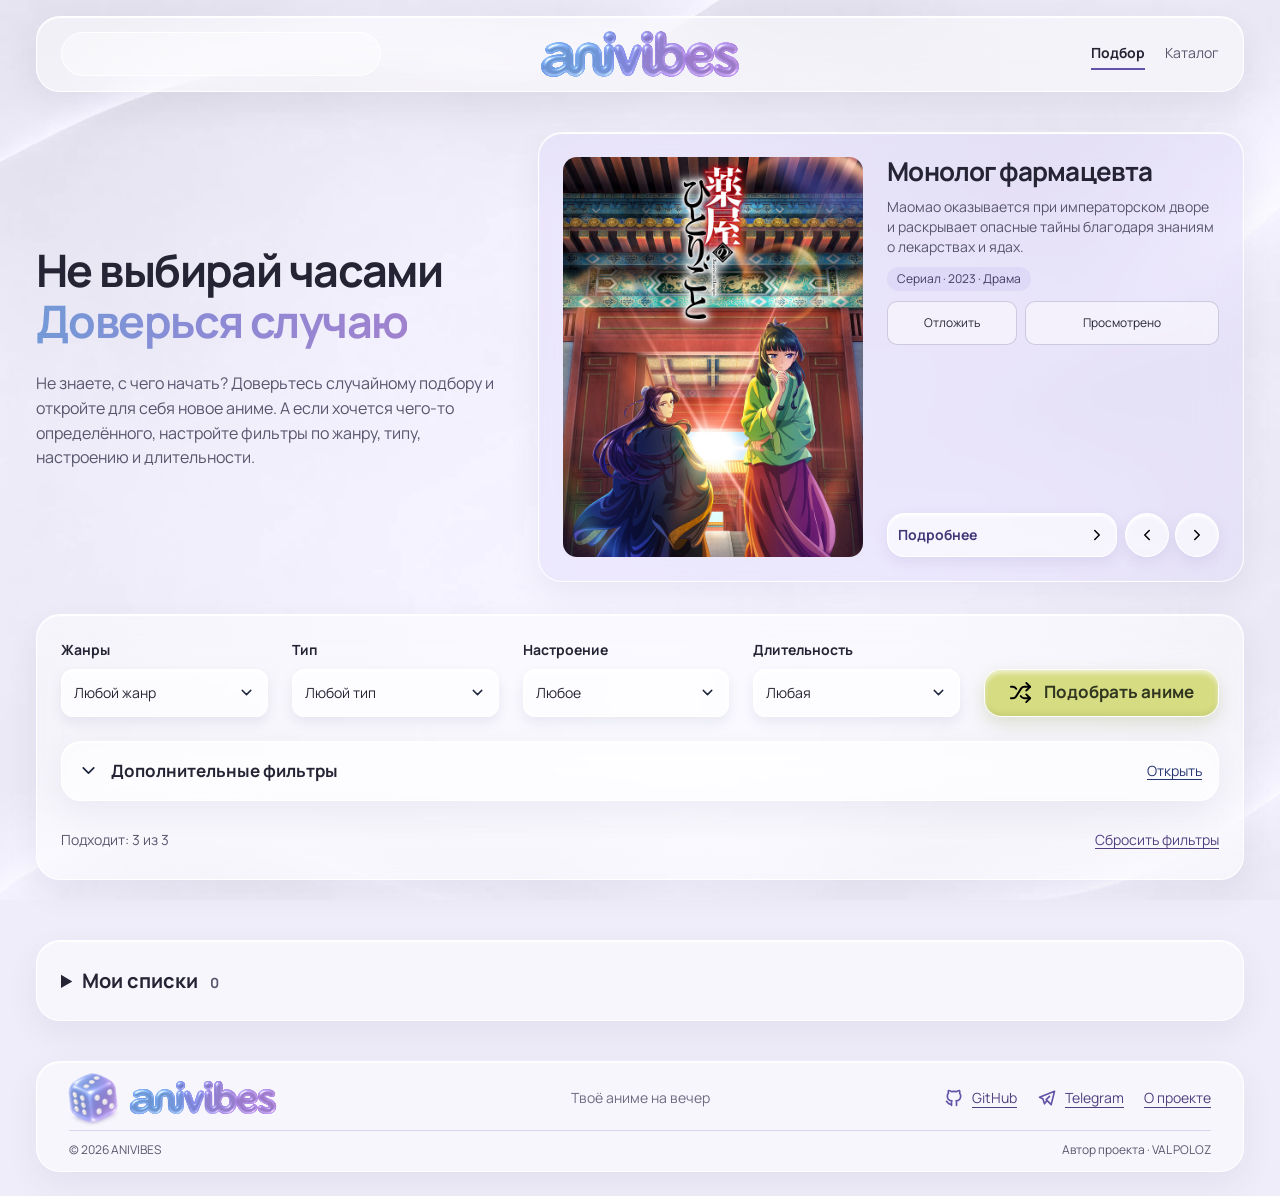
==== commit 116c8991: "Добавление перехода к аниме и обновление кнопок карточки на главной" ====
--- a/index.html
+++ b/index.html
@@ -48,9 +48,16 @@
           <h2 id="featured-title">Монолог фармацевта</h2>
           <p id="anime-description">Маомао оказывается при императорском дворе и раскрывает опасные тайны благодаря знаниям о лекарствах и ядах.</p>
           <p id="featured-meta" class="recommendation-meta">Сериал · Драма</p>
-          <div class="recommendation-actions">
+          <div class="recommendation-library" role="group" aria-label="Мои списки">
             <button id="save-anime" class="button button--outline" type="button" aria-pressed="false">Отложить</button>
             <button id="watch-anime" class="button button--outline" type="button" aria-pressed="false">Просмотрено</button>
+          </div>
+          <div class="recommendation-actions">
+            <a id="anime-details-link" class="button button--outline" href="anime.html?id=anime-the-apothecary-diaries">Подробнее<img src="assets/icons/chevron-right.svg" alt="" width="18" height="18"></a>
+            <div class="recommendation-navigation" role="group" aria-label="Переключение рекомендаций">
+              <button id="previous-anime" class="button button--outline" type="button" aria-label="Предыдущее аниме"><img src="assets/icons/chevron-left.svg" alt="" width="18" height="18"></button>
+              <button id="next-anime" class="button button--outline" type="button" aria-label="Следующее аниме"><img src="assets/icons/chevron-right.svg" alt="" width="18" height="18"></button>
+            </div>
           </div>
         </div>
       </article>
--- a/css/home.css
+++ b/css/home.css
@@ -90,22 +90,69 @@
   color: var(--muted);
 }
 
+.recommendation-library {
+  display: grid;
+  grid-template-columns: minmax(0, 0.8fr) minmax(0, 1.2fr);
+  gap: 8px;
+}
+
+.recommendation-library .button {
+  min-width: 0;
+  min-height: 44px;
+  padding: 6px 8px;
+  border: 1px solid rgba(107, 113, 155, 0.3);
+  border-radius: 10px;
+  background: rgba(255, 255, 255, 0.5);
+  font-size: 12px;
+  font-weight: 400;
+  line-height: 16px;
+}
+
+.recommendation-library [aria-pressed="true"] {
+  background: #ded7f4;
+  border-color: #9a8bc4;
+  color: #443575;
+  font-weight: 700;
+}
+
 .recommendation-actions {
+  display: grid;
+  grid-template-columns: minmax(0, 1fr) auto;
+  align-items: center;
+  gap: 8px;
+  margin-top: auto;
+}
+
+.recommendation-actions .button {
+  min-height: 44px;
+  padding: 10px;
+  background: rgba(255, 255, 255, 0.58);
+  color: #433778;
+  box-shadow: inset 0 2px 3px white, 0 5px 14px rgba(88, 73, 153, 0.1);
+  font-size: 14px;
+}
+
+.recommendation-actions .button:hover,
+.recommendation-library .button:hover {
+  border-color: var(--accent);
+}
+
+#anime-details-link {
+  min-width: 0;
+  justify-content: space-between;
+  gap: 6px;
+}
+
+.recommendation-navigation {
   display: flex;
-  flex-wrap: wrap;
-  gap: 12px;
-  margin-top: auto;
-  padding-top: 16px;
-}
-
-.recommendation-actions .button {
-  font-size: 14px;
-  padding-inline: 16px;
-}
-
-.recommendation-actions [aria-pressed="true"] {
-  background: rgba(198,194,242,.65);
-  border-color: #9b8bc5;
+  gap: 6px;
+}
+
+.recommendation-navigation .button {
+  width: 44px;
+  flex: 0 0 44px;
+  padding: 0;
+  border-radius: 50%;
 }
 
 .saved-lists {
@@ -215,4 +262,13 @@
     gap: 20px;
   }
 
-}
+.recommendation-copy {
+    min-height: 0;
+    gap: 12px;
+  }
+
+.recommendation-actions {
+    margin-top: 4px;
+  }
+
+}
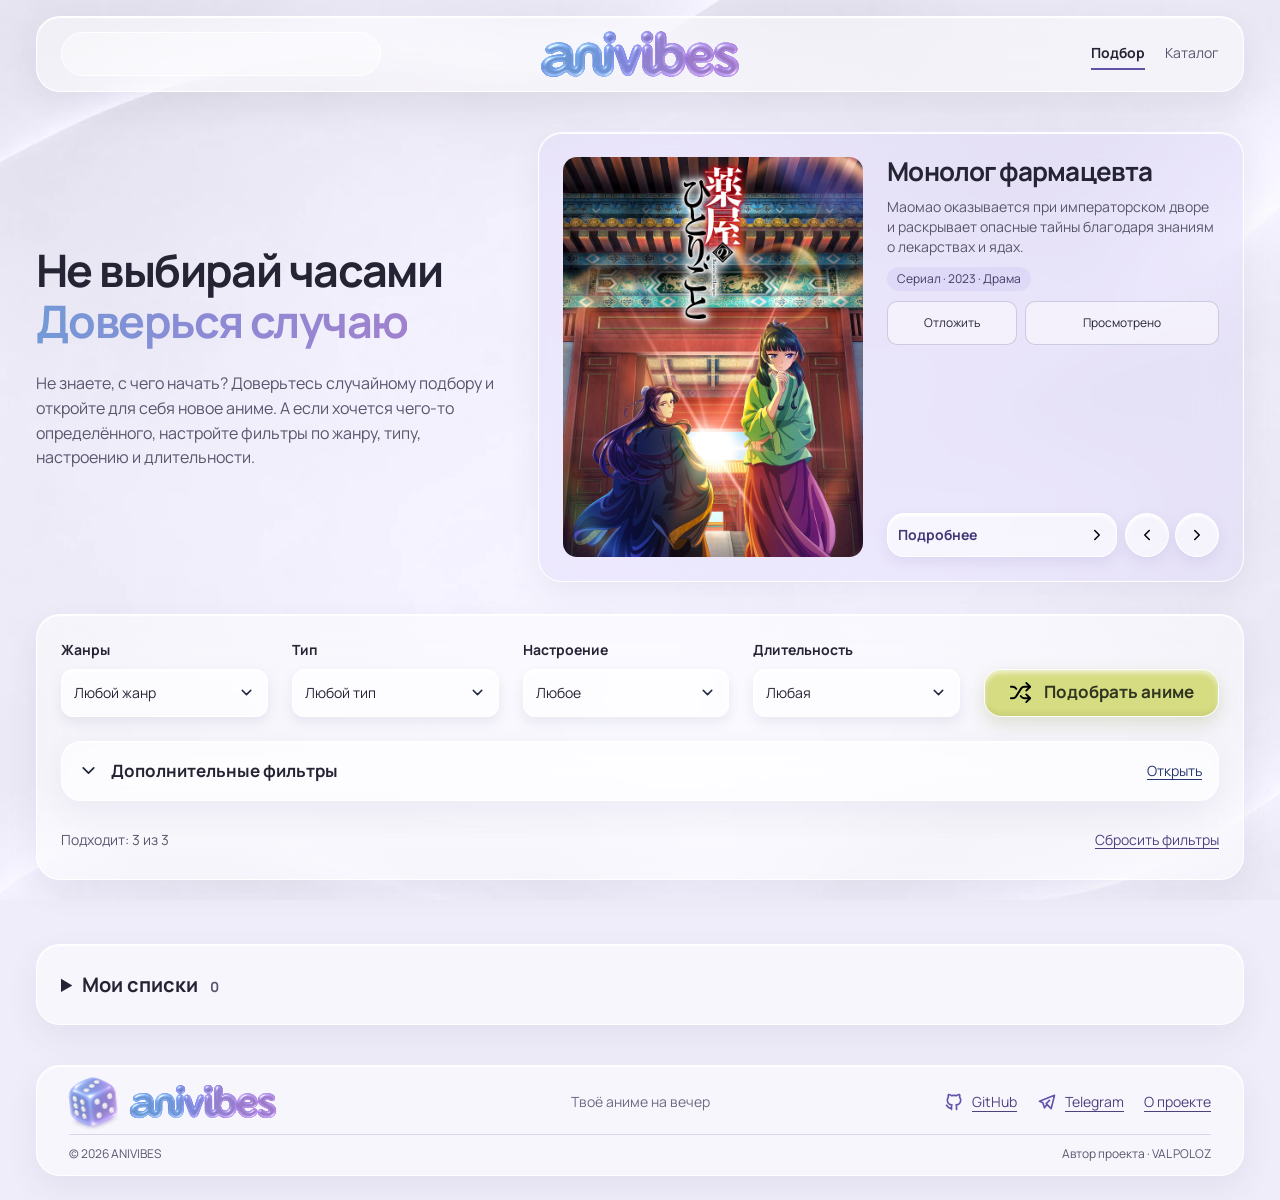
==== commit b9d99793: "Добавлена логика подбора" ====
--- a/index.html
+++ b/index.html
@@ -81,6 +81,7 @@
       </div>
     </section>
     <p id="selection-status" class="selection-status" role="status" aria-live="polite" aria-atomic="true"></p>
+    <button id="restart-button" class="button button--outline restart-button" type="button" hidden>Начать заново</button>
     
     <details class="saved-lists glass">
       <summary>Мои списки <span id="library-count">0</span></summary>
--- a/css/home.css
+++ b/css/home.css
@@ -272,3 +272,22 @@
   }
 
 }
+
+#selection-status {
+  max-width: 800px;
+  margin: 16px auto 0;
+  text-align: center;
+  font-size: 15px;
+}
+
+.restart-button {
+  display: flex;
+  margin: 16px auto 0;
+  color: #433778;
+  background: rgba(255, 255, 255, 0.58);
+  box-shadow: inset 0 2px 3px white, 0 5px 14px rgba(88, 73, 153, 0.1);
+}
+
+.restart-button[hidden] {
+  display: none;
+}
